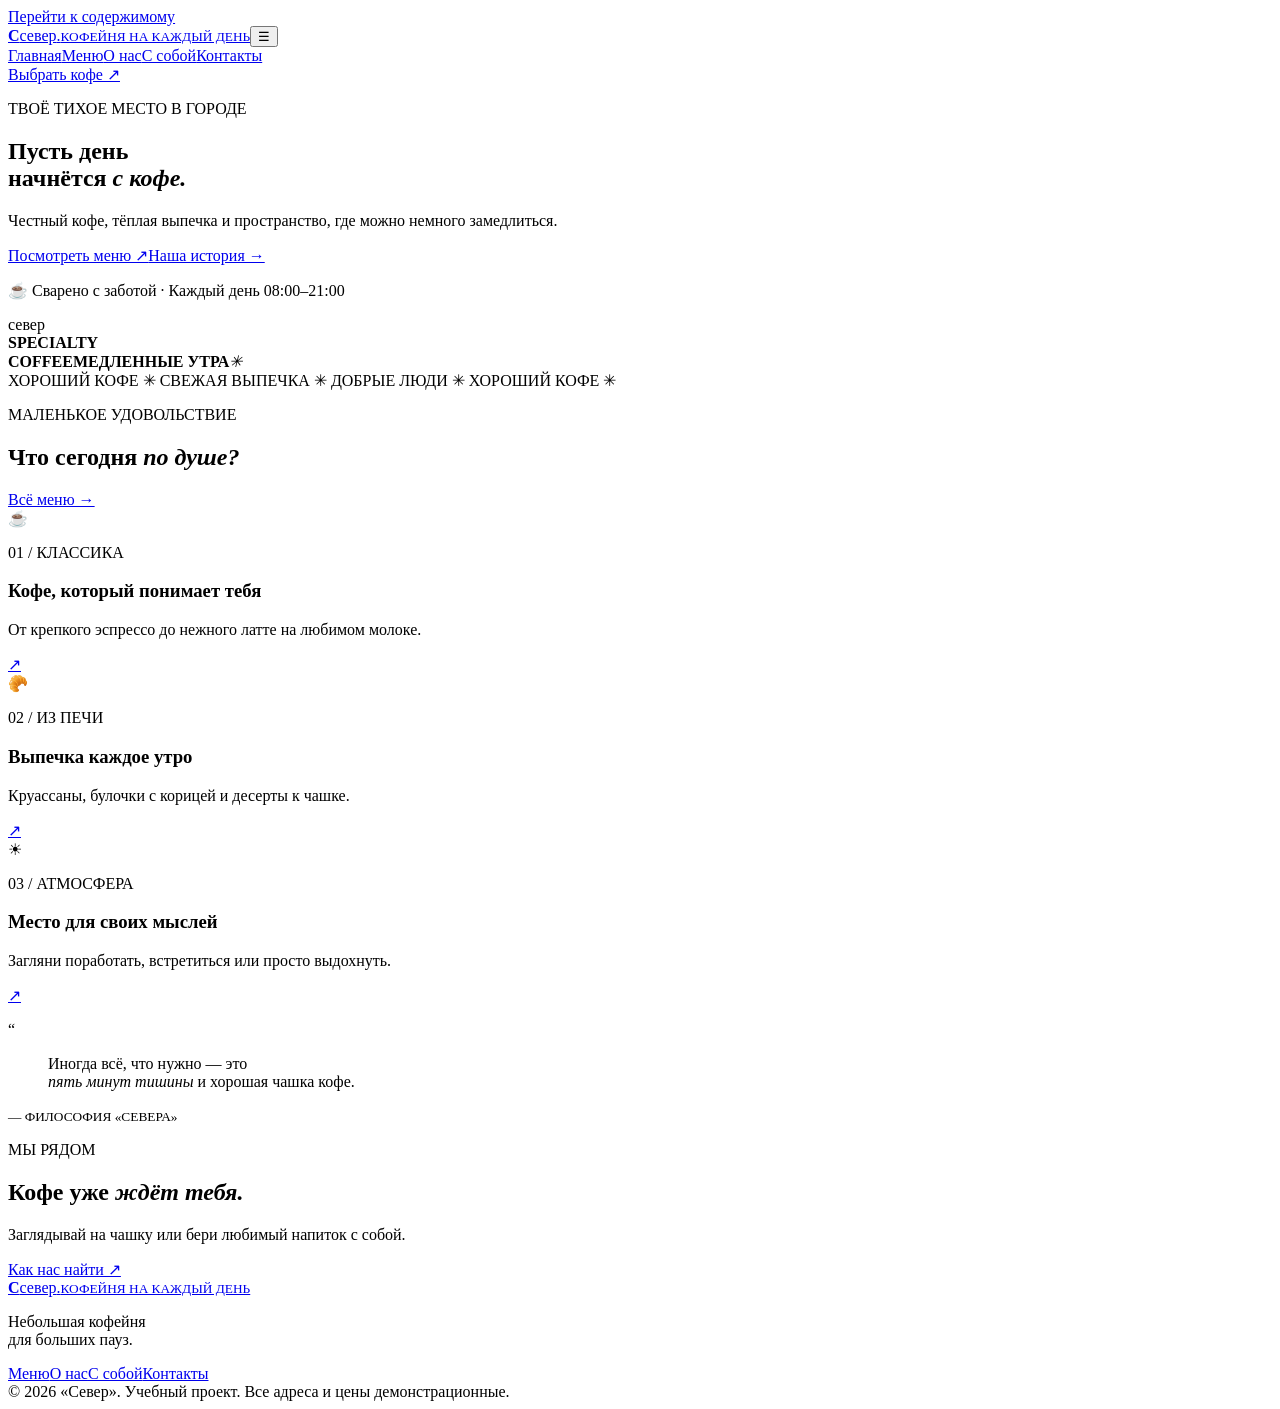
==== index.html @ 5b83bde0 "Add files via upload" ====
<!doctype html>
<html lang="ru">

<head>
    <meta charset="utf-8">
    <meta name="viewport" content="width=device-width, initial-scale=1">
    <title>Север — уютная кофейня в городе</title>
    <meta name="description" content="Кофейня «Север»: ароматный кофе, свежая выпечка и место, где можно замедлиться.">
    <meta name="keywords" content="кофейня, кофе, меню кофейни, капучино, латте, выпечка, кофе с собой">
    <meta name="author" content="Учебный проект">
    <meta name="robots" content="index, follow">
    <link rel="canonical" href="https://example.com/">
    <meta property="og:type" content="website">
    <meta property="og:title" content="Север — уютная кофейня в городе">
    <meta property="og:description"
        content="Кофейня «Север»: ароматный кофе, свежая выпечка и место, где можно замедлиться.">
    <meta property="og:url" content="https://example.com/">
    <meta property="og:locale" content="ru_RU">
    <meta name="theme-color" content="#263b32">
    <link rel="stylesheet" href="css/style.css">
    <script src="js/script.js" defer></script>
</head>

<body><a class="skip" href="#main">Перейти к содержимому</a>
    <header>
        <div class="wrap head"><a class="logo" href="index.html"><b>С</b><span>север<span
                        class="dot">.</span><small>КОФЕЙНЯ НА КАЖДЫЙ ДЕНЬ</small></span></a><button class="toggle"
                aria-label="Открыть меню" aria-expanded="false">☰</button>
            <nav class="menu"><a href="index.html">Главная</a><a href="menu.html">Меню</a><a href="about.html">О
                    нас</a><a href="delivery.html">С собой</a><a href="contacts.html">Контакты</a></nav><a
                class="toplink" href="menu.html">Выбрать кофе ↗</a>
        </div>
    </header>
    <main id="main">
        <section class="hero wrap">
            <div>
                <p class="eyebrow">ТВОЁ ТИХОЕ МЕСТО В ГОРОДЕ</p>
                <h1>Пусть день<br>начнётся <em>с кофе.</em></h1>
                <p class="lead">Честный кофе, тёплая выпечка и пространство, где можно немного замедлиться.</p><a
                    class="btn" href="menu.html">Посмотреть меню ↗</a><a class="textlink" href="about.html">Наша история
                    →</a>
                <p class="note">☕ Сварено с заботой · Каждый день 08:00–21:00</p>
            </div>
            <div class="art" role="img" aria-label="Стилизованная чашка кофе">
                <div class="sun"></div>
                <div class="cup"><span>север</span></div><b class="arttop">SPECIALTY<br>COFFEE</b><b
                    class="artbottom">МЕДЛЕННЫЕ УТРА</b><i>✳</i>
            </div>
        </section>
        <div class="ticker">ХОРОШИЙ КОФЕ ✳ СВЕЖАЯ ВЫПЕЧКА ✳ ДОБРЫЕ ЛЮДИ ✳ ХОРОШИЙ КОФЕ ✳</div>
        <section class="wrap section">
            <div class="sectionhead">
                <div>
                    <p class="eyebrow">МАЛЕНЬКОЕ УДОВОЛЬСТВИЕ</p>
                    <h2>Что сегодня <em>по душе?</em></h2>
                </div><a class="textlink" href="menu.html">Всё меню →</a>
            </div>
            <div class="cards">
                <article class="card green"><span>☕</span>
                    <p class="eyebrow">01 / КЛАССИКА</p>
                    <h3>Кофе, который понимает тебя</h3>
                    <p>От крепкого эспрессо до нежного латте на любимом молоке.</p><a class="round"
                        href="menu.html">↗</a>
                </article>
                <article class="card peach"><span>🥐</span>
                    <p class="eyebrow">02 / ИЗ ПЕЧИ</p>
                    <h3>Выпечка каждое утро</h3>
                    <p>Круассаны, булочки с корицей и десерты к чашке.</p><a class="round" href="menu.html#bakery">↗</a>
                </article>
                <article class="card yellow"><span>☀</span>
                    <p class="eyebrow">03 / АТМОСФЕРА</p>
                    <h3>Место для своих мыслей</h3>
                    <p>Загляни поработать, встретиться или просто выдохнуть.</p><a class="round" href="about.html">↗</a>
                </article>
            </div>
        </section>
        <section class="quote">
            <p>“</p>
            <blockquote>Иногда всё, что нужно — это<br><em>пять минут тишины</em> и хорошая чашка кофе.</blockquote>
            <small>— ФИЛОСОФИЯ «СЕВЕРА»</small>
        </section>
        <section class="wrap cta">
            <div>
                <p class="eyebrow">МЫ РЯДОМ</p>
                <h2>Кофе уже <em>ждёт тебя.</em></h2>
                <p>Заглядывай на чашку или бери любимый напиток с собой.</p>
            </div><a class="btn light" href="contacts.html">Как нас найти ↗</a>
        </section>
        <script
            type="application/ld+json">{"@context":"https://schema.org","@type":"CafeOrCoffeeShop","name":"Север","description":"Вымышленная кофейня для учебного проекта","servesCuisine":"Кофе, завтраки, выпечка","priceRange":"₽₽","url":"https://example.com/"}</script>
    </main>
    <footer>
        <div class="wrap foot"><a class="logo" href="index.html"><b>С</b><span>север<span
                        class="dot">.</span><small>КОФЕЙНЯ НА КАЖДЫЙ ДЕНЬ</small></span></a>
            <p>Небольшая кофейня<br>для больших пауз.</p>
            <div class="footlinks"><a href="menu.html">Меню</a><a href="about.html">О нас</a><a href="delivery.html">С
                    собой</a><a href="contacts.html">Контакты</a></div>
        </div>
        <div class="wrap copyright">© 2026 «Север». Учебный проект. Все адреса и цены демонстрационные.</div>
    </footer>
</body>

</html>
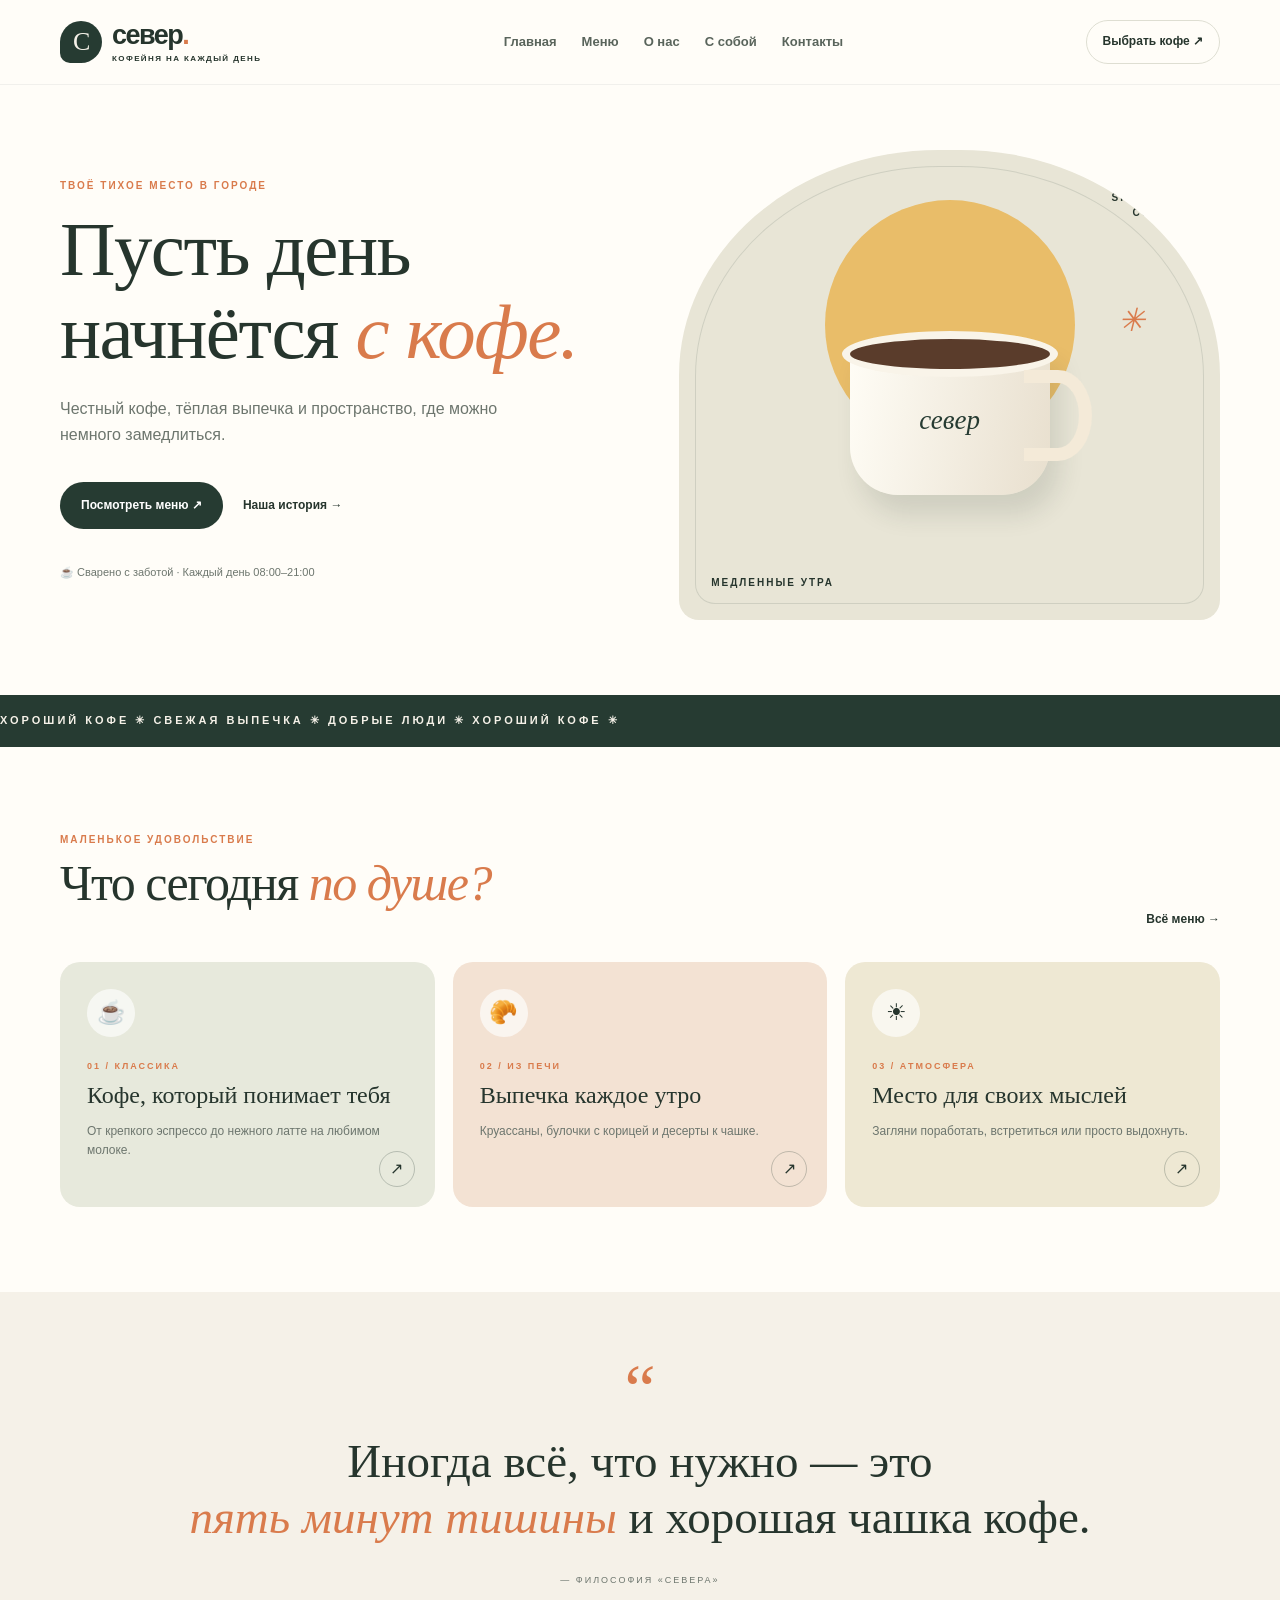
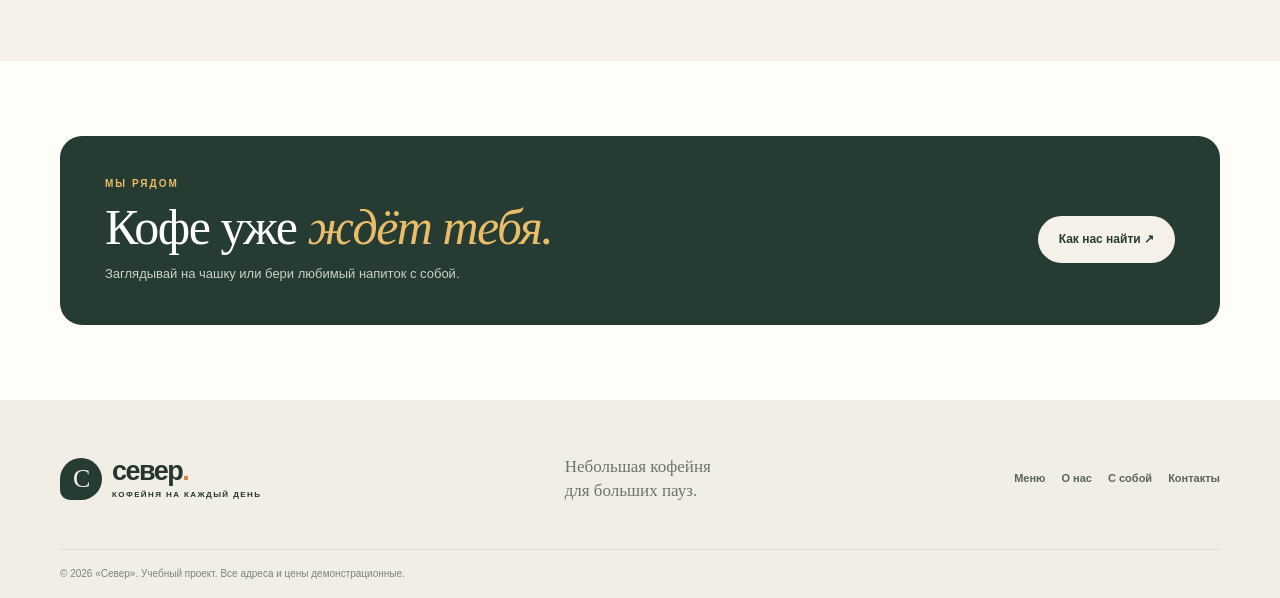
==== commit 0b80ecc9: "Add files via upload" ====
--- a/index.html
+++ b/index.html
@@ -1,103 +1,18 @@
 <!doctype html>
-<html lang="ru">
-
-<head>
-    <meta charset="utf-8">
-    <meta name="viewport" content="width=device-width, initial-scale=1">
-    <title>Север — уютная кофейня в городе</title>
-    <meta name="description" content="Кофейня «Север»: ароматный кофе, свежая выпечка и место, где можно замедлиться.">
-    <meta name="keywords" content="кофейня, кофе, меню кофейни, капучино, латте, выпечка, кофе с собой">
-    <meta name="author" content="Учебный проект">
-    <meta name="robots" content="index, follow">
-    <link rel="canonical" href="https://example.com/">
-    <meta property="og:type" content="website">
-    <meta property="og:title" content="Север — уютная кофейня в городе">
-    <meta property="og:description"
-        content="Кофейня «Север»: ароматный кофе, свежая выпечка и место, где можно замедлиться.">
-    <meta property="og:url" content="https://example.com/">
-    <meta property="og:locale" content="ru_RU">
-    <meta name="theme-color" content="#263b32">
-    <link rel="stylesheet" href="css/style.css">
-    <script src="js/script.js" defer></script>
-</head>
-
-<body><a class="skip" href="#main">Перейти к содержимому</a>
-    <header>
-        <div class="wrap head"><a class="logo" href="index.html"><b>С</b><span>север<span
-                        class="dot">.</span><small>КОФЕЙНЯ НА КАЖДЫЙ ДЕНЬ</small></span></a><button class="toggle"
-                aria-label="Открыть меню" aria-expanded="false">☰</button>
-            <nav class="menu"><a href="index.html">Главная</a><a href="menu.html">Меню</a><a href="about.html">О
-                    нас</a><a href="delivery.html">С собой</a><a href="contacts.html">Контакты</a></nav><a
-                class="toplink" href="menu.html">Выбрать кофе ↗</a>
-        </div>
-    </header>
-    <main id="main">
-        <section class="hero wrap">
-            <div>
-                <p class="eyebrow">ТВОЁ ТИХОЕ МЕСТО В ГОРОДЕ</p>
-                <h1>Пусть день<br>начнётся <em>с кофе.</em></h1>
-                <p class="lead">Честный кофе, тёплая выпечка и пространство, где можно немного замедлиться.</p><a
-                    class="btn" href="menu.html">Посмотреть меню ↗</a><a class="textlink" href="about.html">Наша история
-                    →</a>
-                <p class="note">☕ Сварено с заботой · Каждый день 08:00–21:00</p>
-            </div>
-            <div class="art" role="img" aria-label="Стилизованная чашка кофе">
-                <div class="sun"></div>
-                <div class="cup"><span>север</span></div><b class="arttop">SPECIALTY<br>COFFEE</b><b
-                    class="artbottom">МЕДЛЕННЫЕ УТРА</b><i>✳</i>
-            </div>
-        </section>
-        <div class="ticker">ХОРОШИЙ КОФЕ ✳ СВЕЖАЯ ВЫПЕЧКА ✳ ДОБРЫЕ ЛЮДИ ✳ ХОРОШИЙ КОФЕ ✳</div>
-        <section class="wrap section">
-            <div class="sectionhead">
-                <div>
-                    <p class="eyebrow">МАЛЕНЬКОЕ УДОВОЛЬСТВИЕ</p>
-                    <h2>Что сегодня <em>по душе?</em></h2>
-                </div><a class="textlink" href="menu.html">Всё меню →</a>
-            </div>
-            <div class="cards">
-                <article class="card green"><span>☕</span>
-                    <p class="eyebrow">01 / КЛАССИКА</p>
-                    <h3>Кофе, который понимает тебя</h3>
-                    <p>От крепкого эспрессо до нежного латте на любимом молоке.</p><a class="round"
-                        href="menu.html">↗</a>
-                </article>
-                <article class="card peach"><span>🥐</span>
-                    <p class="eyebrow">02 / ИЗ ПЕЧИ</p>
-                    <h3>Выпечка каждое утро</h3>
-                    <p>Круассаны, булочки с корицей и десерты к чашке.</p><a class="round" href="menu.html#bakery">↗</a>
-                </article>
-                <article class="card yellow"><span>☀</span>
-                    <p class="eyebrow">03 / АТМОСФЕРА</p>
-                    <h3>Место для своих мыслей</h3>
-                    <p>Загляни поработать, встретиться или просто выдохнуть.</p><a class="round" href="about.html">↗</a>
-                </article>
-            </div>
-        </section>
-        <section class="quote">
-            <p>“</p>
-            <blockquote>Иногда всё, что нужно — это<br><em>пять минут тишины</em> и хорошая чашка кофе.</blockquote>
-            <small>— ФИЛОСОФИЯ «СЕВЕРА»</small>
-        </section>
-        <section class="wrap cta">
-            <div>
-                <p class="eyebrow">МЫ РЯДОМ</p>
-                <h2>Кофе уже <em>ждёт тебя.</em></h2>
-                <p>Заглядывай на чашку или бери любимый напиток с собой.</p>
-            </div><a class="btn light" href="contacts.html">Как нас найти ↗</a>
-        </section>
-        <script
-            type="application/ld+json">{"@context":"https://schema.org","@type":"CafeOrCoffeeShop","name":"Север","description":"Вымышленная кофейня для учебного проекта","servesCuisine":"Кофе, завтраки, выпечка","priceRange":"₽₽","url":"https://example.com/"}</script>
-    </main>
-    <footer>
-        <div class="wrap foot"><a class="logo" href="index.html"><b>С</b><span>север<span
-                        class="dot">.</span><small>КОФЕЙНЯ НА КАЖДЫЙ ДЕНЬ</small></span></a>
-            <p>Небольшая кофейня<br>для больших пауз.</p>
-            <div class="footlinks"><a href="menu.html">Меню</a><a href="about.html">О нас</a><a href="delivery.html">С
-                    собой</a><a href="contacts.html">Контакты</a></div>
-        </div>
-        <div class="wrap copyright">© 2026 «Север». Учебный проект. Все адреса и цены демонстрационные.</div>
-    </footer>
-</body>
-
-</html>+<html lang="ru"><head>
+<meta charset="utf-8"><meta name="viewport" content="width=device-width, initial-scale=1">
+<title>Север — уютная кофейня в городе</title><meta name="description" content="Кофейня «Север»: ароматный кофе, свежая выпечка и место, где можно замедлиться.">
+<meta name="keywords" content="кофейня, кофе, меню кофейни, капучино, латте, выпечка, кофе с собой">
+<meta name="author" content="Учебный проект"><meta name="robots" content="index, follow">
+<link rel="canonical" href="https://example.com/">
+<meta property="og:type" content="website"><meta property="og:title" content="Север — уютная кофейня в городе">
+<meta property="og:description" content="Кофейня «Север»: ароматный кофе, свежая выпечка и место, где можно замедлиться."><meta property="og:url" content="https://example.com/"><meta property="og:locale" content="ru_RU">
+<meta name="theme-color" content="#263b32"><link rel="stylesheet" href="style.css"><script src="script.js" defer></script>
+</head><body><a class="skip" href="#main">Перейти к содержимому</a><header><div class="wrap head"><a class="logo" href="index.html"><b>С</b><span>север<span class="dot">.</span><small>КОФЕЙНЯ НА КАЖДЫЙ ДЕНЬ</small></span></a><button class="toggle" aria-label="Открыть меню" aria-expanded="false">☰</button><nav class="menu"><a href="index.html">Главная</a><a href="menu.html">Меню</a><a href="about.html">О нас</a><a href="delivery.html">С собой</a><a href="contacts.html">Контакты</a></nav><a class="toplink" href="menu.html">Выбрать кофе ↗</a></div></header><main id="main">
+<section class="hero wrap"><div><p class="eyebrow">ТВОЁ ТИХОЕ МЕСТО В ГОРОДЕ</p><h1>Пусть день<br>начнётся <em>с кофе.</em></h1><p class="lead">Честный кофе, тёплая выпечка и пространство, где можно немного замедлиться.</p><a class="btn" href="menu.html">Посмотреть меню ↗</a><a class="textlink" href="about.html">Наша история →</a><p class="note">☕ Сварено с заботой · Каждый день 08:00–21:00</p></div><div class="art" role="img" aria-label="Стилизованная чашка кофе"><div class="sun"></div><div class="cup"><span>север</span></div><b class="arttop">SPECIALTY<br>COFFEE</b><b class="artbottom">МЕДЛЕННЫЕ УТРА</b><i>✳</i></div></section>
+<div class="ticker">ХОРОШИЙ КОФЕ ✳ СВЕЖАЯ ВЫПЕЧКА ✳ ДОБРЫЕ ЛЮДИ ✳ ХОРОШИЙ КОФЕ ✳</div>
+<section class="wrap section"><div class="sectionhead"><div><p class="eyebrow">МАЛЕНЬКОЕ УДОВОЛЬСТВИЕ</p><h2>Что сегодня <em>по душе?</em></h2></div><a class="textlink" href="menu.html">Всё меню →</a></div><div class="cards"><article class="card green"><span>☕</span><p class="eyebrow">01 / КЛАССИКА</p><h3>Кофе, который понимает тебя</h3><p>От крепкого эспрессо до нежного латте на любимом молоке.</p><a class="round" href="menu.html">↗</a></article><article class="card peach"><span>🥐</span><p class="eyebrow">02 / ИЗ ПЕЧИ</p><h3>Выпечка каждое утро</h3><p>Круассаны, булочки с корицей и десерты к чашке.</p><a class="round" href="menu.html#bakery">↗</a></article><article class="card yellow"><span>☀</span><p class="eyebrow">03 / АТМОСФЕРА</p><h3>Место для своих мыслей</h3><p>Загляни поработать, встретиться или просто выдохнуть.</p><a class="round" href="about.html">↗</a></article></div></section>
+<section class="quote"><p>“</p><blockquote>Иногда всё, что нужно — это<br><em>пять минут тишины</em> и хорошая чашка кофе.</blockquote><small>— ФИЛОСОФИЯ «СЕВЕРА»</small></section>
+<section class="wrap cta"><div><p class="eyebrow">МЫ РЯДОМ</p><h2>Кофе уже <em>ждёт тебя.</em></h2><p>Заглядывай на чашку или бери любимый напиток с собой.</p></div><a class="btn light" href="contacts.html">Как нас найти ↗</a></section>
+<script type="application/ld+json">{"@context":"https://schema.org","@type":"CafeOrCoffeeShop","name":"Север","description":"Вымышленная кофейня для учебного проекта","servesCuisine":"Кофе, завтраки, выпечка","priceRange":"₽₽","url":"https://example.com/"}</script>
+</main><footer><div class="wrap foot"><a class="logo" href="index.html"><b>С</b><span>север<span class="dot">.</span><small>КОФЕЙНЯ НА КАЖДЫЙ ДЕНЬ</small></span></a><p>Небольшая кофейня<br>для больших пауз.</p><div class="footlinks"><a href="menu.html">Меню</a><a href="about.html">О нас</a><a href="delivery.html">С собой</a><a href="contacts.html">Контакты</a></div></div><div class="wrap copyright">© 2026 «Север». Учебный проект. Все адреса и цены демонстрационные.</div></footer></body></html>
--- a/style.css
+++ b/style.css
@@ -0,0 +1,11 @@
+@import url('https://fonts.googleapis.com/css2?family=DM+Sans:wght@400;500;600;700&family=Playfair+Display:ital,wght@0,500;0,600;1,500&display=swap');
+:root{--green:#263b32;--green2:#3d5949;--cream:#f5f1e8;--paper:#fffdf8;--orange:#d97b4c;--yellow:#e9bd69;--ink:#26352d;--muted:#6d766e;--line:#deded2}
+*{box-sizing:border-box}html{scroll-behavior:smooth;scroll-padding-top:90px}body{margin:0;background:var(--paper);color:var(--ink);font-family:'DM Sans',Arial,sans-serif;line-height:1.6}a{color:inherit;text-decoration:none}button,input,textarea{font:inherit}.wrap{width:min(1160px,calc(100% - 48px));margin-inline:auto}.skip{position:absolute;top:-50px;left:10px;background:white;padding:10px;z-index:99}.skip:focus{top:10px}
+header{position:sticky;top:0;z-index:10;background:#fffdf8ee;backdrop-filter:blur(12px);border-bottom:1px solid #263b3210}.head{min-height:84px;display:flex;align-items:center;justify-content:space-between;gap:22px}.logo{display:flex;align-items:center;gap:10px;font-size:27px;font-weight:700;letter-spacing:-1.5px;line-height:1}.logo>b{display:grid;place-items:center;width:42px;height:42px;border-radius:50% 50% 50% 10px;background:var(--green);color:var(--cream);font:26px Georgia}.logo small{display:block;margin-top:6px;font-size:8px;letter-spacing:1.4px}.dot{color:var(--orange)}.menu{display:flex;gap:25px}.menu a{font-size:13px;font-weight:600;color:#59645b;position:relative}.menu a:after{content:"";position:absolute;bottom:-8px;left:0;width:100%;height:2px;background:var(--orange);transform:scaleX(0);transform-origin:left;transition:transform .2s}.menu a:hover,.menu a:focus-visible{color:var(--green)}.menu a:hover:after,.menu a:focus-visible:after{transform:scaleX(1)}.toplink{border:1px solid var(--line);border-radius:30px;padding:11px 16px;font-size:12px;font-weight:700}.toplink:hover{background:var(--green);color:white}.toggle{display:none;border:0;background:none;font-size:26px;color:var(--green)}
+.hero{display:grid;grid-template-columns:1fr .95fr;align-items:center;gap:50px;padding-block:65px 75px}.eyebrow{margin:0 0 15px;color:var(--orange);font-size:10px;font-weight:700;letter-spacing:2px}h1,h2{font-family:'Playfair Display',Georgia,serif;font-weight:500;letter-spacing:-1.5px;line-height:1.08}h1{font-size:clamp(50px,6vw,78px);margin:0 0 22px}h2{font-size:clamp(34px,4vw,50px);margin:0 0 20px}em{color:var(--orange);font-weight:500}.lead{max-width:500px;color:var(--muted);font-size:16px}.btn{display:inline-flex;align-items:center;gap:16px;margin-top:18px;padding:14px 21px;border:0;border-radius:30px;background:var(--green);color:white;font-size:12px;font-weight:700;cursor:pointer;transition:transform .2s,background .2s}.btn:hover{transform:translateY(-3px);background:var(--green2)}.textlink{display:inline-block;margin-left:20px;font-size:12px;font-weight:700}.textlink:hover{color:var(--orange)}.note{margin-top:35px;color:var(--muted);font-size:11px}.art{position:relative;display:grid;place-items:center;min-height:470px;overflow:hidden;border-radius:48% 48% 20px 20px;background:#e8e5d6;isolation:isolate}.art:before{content:"";position:absolute;inset:16px;border:1px solid #263b3220;border-radius:inherit}.sun{position:absolute;top:50px;left:50%;width:250px;height:250px;border-radius:50%;background:var(--yellow);transform:translateX(-50%)}.cup{position:relative;z-index:2;display:grid;place-items:center;width:200px;height:150px;margin-top:70px;border-radius:8px 8px 48px 48px;background:linear-gradient(100deg,#fffdf6,#e8dfce);box-shadow:10px 20px 25px #263b3220;animation:float 5s ease-in-out infinite}.cup:before{content:"";position:absolute;top:-14px;width:200px;height:30px;border:8px solid #f9f4e9;border-radius:50%;background:#5a3c2b}.cup:after{content:"";position:absolute;right:-42px;top:25px;width:55px;height:65px;border:13px solid #f4ead8;border-left:0;border-radius:0 50% 50% 0}.cup span{font:italic 27px Georgia;color:var(--green)}.arttop,.artbottom{position:absolute;z-index:3;font-size:10px;letter-spacing:2px;line-height:1.5}.arttop{top:40px;right:35px;text-align:right}.artbottom{bottom:30px;left:32px}.art i{position:absolute;right:75px;top:145px;color:var(--orange);font-size:32px}.ticker{padding:17px 0;overflow:hidden;background:var(--green);color:var(--cream);font-size:11px;font-weight:700;letter-spacing:3px;white-space:nowrap;animation:fadein 1s ease}.section{padding-block:85px}.sectionhead{display:flex;justify-content:space-between;align-items:end;gap:20px;margin-bottom:32px}.sectionhead .eyebrow{margin-bottom:8px}.cards{display:grid;grid-template-columns:repeat(3,1fr);gap:18px}.card{position:relative;min-height:245px;padding:27px;border-radius:20px;background:#f6f2e9;transition:transform .2s}.card:hover{transform:translateY(-4px)}.card>span{display:grid;place-items:center;width:48px;height:48px;border-radius:50%;background:#ffffffa6;font-size:23px}.card .eyebrow{margin-top:22px;margin-bottom:8px;font-size:9px}.card h3{font:500 24px/1.2 'Playfair Display',Georgia,serif;margin:8px 0}.card p:not(.eyebrow){font-size:12px;color:var(--muted)}.green{background:#e7e9dc}.peach{background:#f3e2d3}.yellow{background:#eee8d3}.round{position:absolute;right:20px;bottom:20px;display:grid;place-items:center;width:36px;height:36px;border:1px solid #263b3240;border-radius:50%}.round:hover{background:var(--green);color:white}.quote{text-align:center;background:var(--cream);padding:70px 20px}.quote>p{font:70px Georgia;color:var(--orange);line-height:.8;margin:0}.quote blockquote{font:clamp(28px,4vw,47px)/1.2 'Playfair Display',Georgia,serif;margin:15px 0 20px}.quote small{font-size:9px;letter-spacing:2px;color:var(--muted)}.cta{display:flex;align-items:center;justify-content:space-between;gap:25px;margin-block:75px;padding:40px 45px;border-radius:22px;background:var(--green);color:white}.cta .eyebrow{color:var(--yellow);margin-bottom:8px}.cta h2{margin-bottom:10px}.cta h2 em{color:var(--yellow)}.cta p:not(.eyebrow){margin:0;color:#c9d1c8;font-size:13px}.btn.light{background:var(--cream);color:var(--green);white-space:nowrap}
+footer{padding-top:38px;background:#f1eee5}.foot{display:flex;align-items:center;justify-content:space-between;gap:25px;padding-bottom:30px}.foot>p{font:17px/1.4 'Playfair Display',Georgia,serif;color:var(--muted)}.footlinks{display:flex;gap:16px;flex-wrap:wrap}.footlinks a{font-size:11px;font-weight:700;color:#59645b}.footlinks a:hover{color:var(--orange)}.copyright{padding-block:16px;border-top:1px solid var(--line);font-size:10px;color:#7d857b}
+.pagehero{padding-block:75px 45px}.pagehero h1{font-size:clamp(48px,6vw,72px)}.pagehero .lead{margin-bottom:22px}.pills{display:flex;gap:10px;flex-wrap:wrap;margin-top:25px}.pills a{padding:9px 16px;border:1px solid var(--line);border-radius:30px;font-size:11px;font-weight:700}.pills a:hover{background:var(--green);color:white}.menulist{display:grid;grid-template-columns:1fr 1fr;gap:0 40px;margin-top:25px}.menulist article{display:grid;grid-template-columns:48px 1fr auto;align-items:center;gap:14px;padding:20px 0;border-bottom:1px solid var(--line)}.menulist article>span{display:grid;place-items:center;width:44px;height:44px;border-radius:14px;background:var(--cream);font-size:21px}.menulist h3{margin:0;font-size:14px}.menulist h3 small{display:block;color:#92998e;font-size:9px;font-weight:500}.menulist p{margin:3px 0 0;font-size:11px;color:var(--muted)}.menulist article>b{align-self:start;padding-top:3px;font-size:13px;white-space:nowrap}.tint{background:var(--cream)}.smallcards .card{min-height:190px;background:#fffdf8}.smallcards .card>span{background:var(--cream)}.smallcards .card h3{margin-top:15px}.smallcards .card b{font-size:13px}.story{display:grid;grid-template-columns:.9fr 1fr;align-items:center;gap:65px;padding-block:10px 85px}.story>div>p:not(.eyebrow){color:var(--muted);font-size:13px}.storyart,.poster{position:relative;display:grid;place-items:center;min-height:400px;overflow:hidden;border-radius:45% 45% 20px 20px;background:#e9dfc7}.storyart .sun,.poster .sun{top:45px;width:225px;height:225px;background:var(--orange)}.storyart .cup,.poster .cup{margin-top:50px}.storyart>b{position:absolute;bottom:25px;left:25px;font-size:10px;letter-spacing:2px}.poster{border-radius:25px;background:#e8e4d3}.poster .sun{background:var(--yellow)}.poster>b{position:absolute;bottom:25px;left:28px;font-size:13px;letter-spacing:3px}.poster strong{font-size:35px}.values .card{min-height:180px;background:transparent;border-top:1px solid var(--line);border-radius:0;padding-inline:0}.num{color:var(--orange)}.stats{display:grid;grid-template-columns:repeat(4,1fr);gap:20px;padding-block:45px}.stats div{display:flex;flex-direction:column;padding-left:16px;border-left:2px solid var(--orange)}.stats b{font:28px 'Playfair Display',Georgia,serif}.stats span{font-size:11px;color:var(--muted)}.steps{display:grid;gap:20px;padding:0;list-style:none}.steps li{display:grid;grid-template-columns:40px 1fr;gap:13px}.steps li>b{display:grid;place-items:center;width:36px;height:36px;border:1px solid var(--line);border-radius:50%;color:var(--orange);font-size:11px}.steps h3{margin:0 0 5px;font-size:14px}.steps p{margin:0;color:var(--muted);font-size:12px}.smallnote{padding:12px;background:var(--cream);border-left:2px solid var(--orange);font-size:10px;color:var(--muted)}.contacts{display:grid;grid-template-columns:.9fr 1fr;gap:55px;padding-block:10px 85px}.contactinfo{display:grid;gap:12px;align-content:start}.contactinfo article{display:flex;gap:15px;padding:20px;border:1px solid var(--line);border-radius:17px}.contactinfo article>span{display:grid;place-items:center;flex:0 0 42px;width:42px;height:42px;border-radius:50%;background:var(--cream);color:var(--orange);font-size:23px}.contactinfo .eyebrow{margin:0 0 5px;font-size:9px}.contactinfo h3{margin:0 0 4px;font-size:13px}.contactinfo article p:not(.eyebrow){margin:0;font-size:11px;color:var(--muted)}.map{min-height:160px;display:grid;place-items:center;align-content:center;gap:6px;border-radius:17px;background:repeating-linear-gradient(35deg,#e7e8d9,#e7e8d9 40px,#f8f5e9 41px,#f8f5e9 58px);font-size:30px;color:var(--orange)}.map small{font-size:9px;letter-spacing:2px;color:var(--ink)}.formbox{padding:30px;border-radius:22px;background:var(--cream)}.formbox h2{font-size:39px}.formbox>p:not(.eyebrow){color:var(--muted);font-size:12px}.formbox form{display:grid;gap:9px;margin-top:20px}.formbox label{font-size:11px;font-weight:700}.formbox input:not([type=checkbox]),.formbox textarea{width:100%;padding:12px 13px;border:1px solid #d8d8ca;border-radius:9px;outline:none;background:#fffdf8;font-size:12px}.formbox input:focus,.formbox textarea:focus{border-color:var(--green2);box-shadow:0 0 0 3px #3d59491c}.formbox textarea{resize:vertical}.consent{display:flex;align-items:flex-start;gap:8px;color:var(--muted);font-weight:400!important}.consent input{margin-top:4px;accent-color:var(--green)}.formbox .btn{justify-self:start}.success{display:none;padding:12px;background:#dfe9dc;color:var(--green);font-size:12px;border-radius:9px}.success.show{display:block}
+@keyframes float{0%,100%{transform:translateY(0) rotate(-1deg)}50%{transform:translateY(-9px) rotate(1deg)}}@keyframes fadein{from{opacity:.4}to{opacity:1}}@media(prefers-reduced-motion:reduce){*,*:before,*:after{scroll-behavior:auto!important;animation:none!important;transition:none!important}}
+@media(max-width:900px){.head{gap:14px}.menu{gap:13px}.toplink{display:none}.hero{gap:25px}.story,.contacts{gap:30px}}
+@media(max-width:700px){.wrap{width:calc(100% - 32px)}.head{min-height:72px}.logo{font-size:24px}.logo>b{width:38px;height:38px}.toggle{display:block;order:3}.menu{display:none;position:absolute;top:71px;left:0;right:0;flex-direction:column;gap:0;padding:12px 24px 18px;background:var(--paper);border-bottom:1px solid var(--line);box-shadow:0 15px 35px #263b3215}.menu.open{display:flex}.menu a{padding:12px 0}.menu a:after{display:none}.hero{grid-template-columns:1fr;padding-block:48px 55px}.hero h1{font-size:clamp(48px,12vw,64px)}.art{min-height:360px}.sun{width:215px;height:215px}.section{padding-block:55px}.sectionhead{align-items:start}.cards{grid-template-columns:1fr}.card{min-height:210px}.quote{padding-block:55px}.cta{align-items:flex-start;flex-direction:column;margin-block:50px;padding:30px 24px}.foot{align-items:flex-start;flex-direction:column;gap:18px}.foot>p{margin:0}.copyright{line-height:1.5}.pagehero{padding-block:50px 30px}.pagehero h1{font-size:clamp(45px,11vw,60px)}.menulist{grid-template-columns:1fr}.menulist article{grid-template-columns:42px 1fr auto;gap:10px}.menulist article>span{width:39px;height:39px}.story,.contacts{grid-template-columns:1fr;gap:30px;padding-bottom:55px}.storyart,.poster{min-height:330px}.stats{grid-template-columns:1fr 1fr;padding-block:30px}.formbox{padding:23px 18px}.formbox h2{font-size:34px}}
+@media(max-width:390px){.wrap{width:calc(100% - 24px)}.textlink{margin-left:0;margin-top:15px}.hero .textlink{display:block}.art{min-height:320px}.cup{transform:scale(.8)}.menulist article{grid-template-columns:36px 1fr auto;gap:8px}.menulist article>span{width:34px;height:34px;font-size:17px}.menulist h3{font-size:12px}.menulist p{font-size:10px}}
